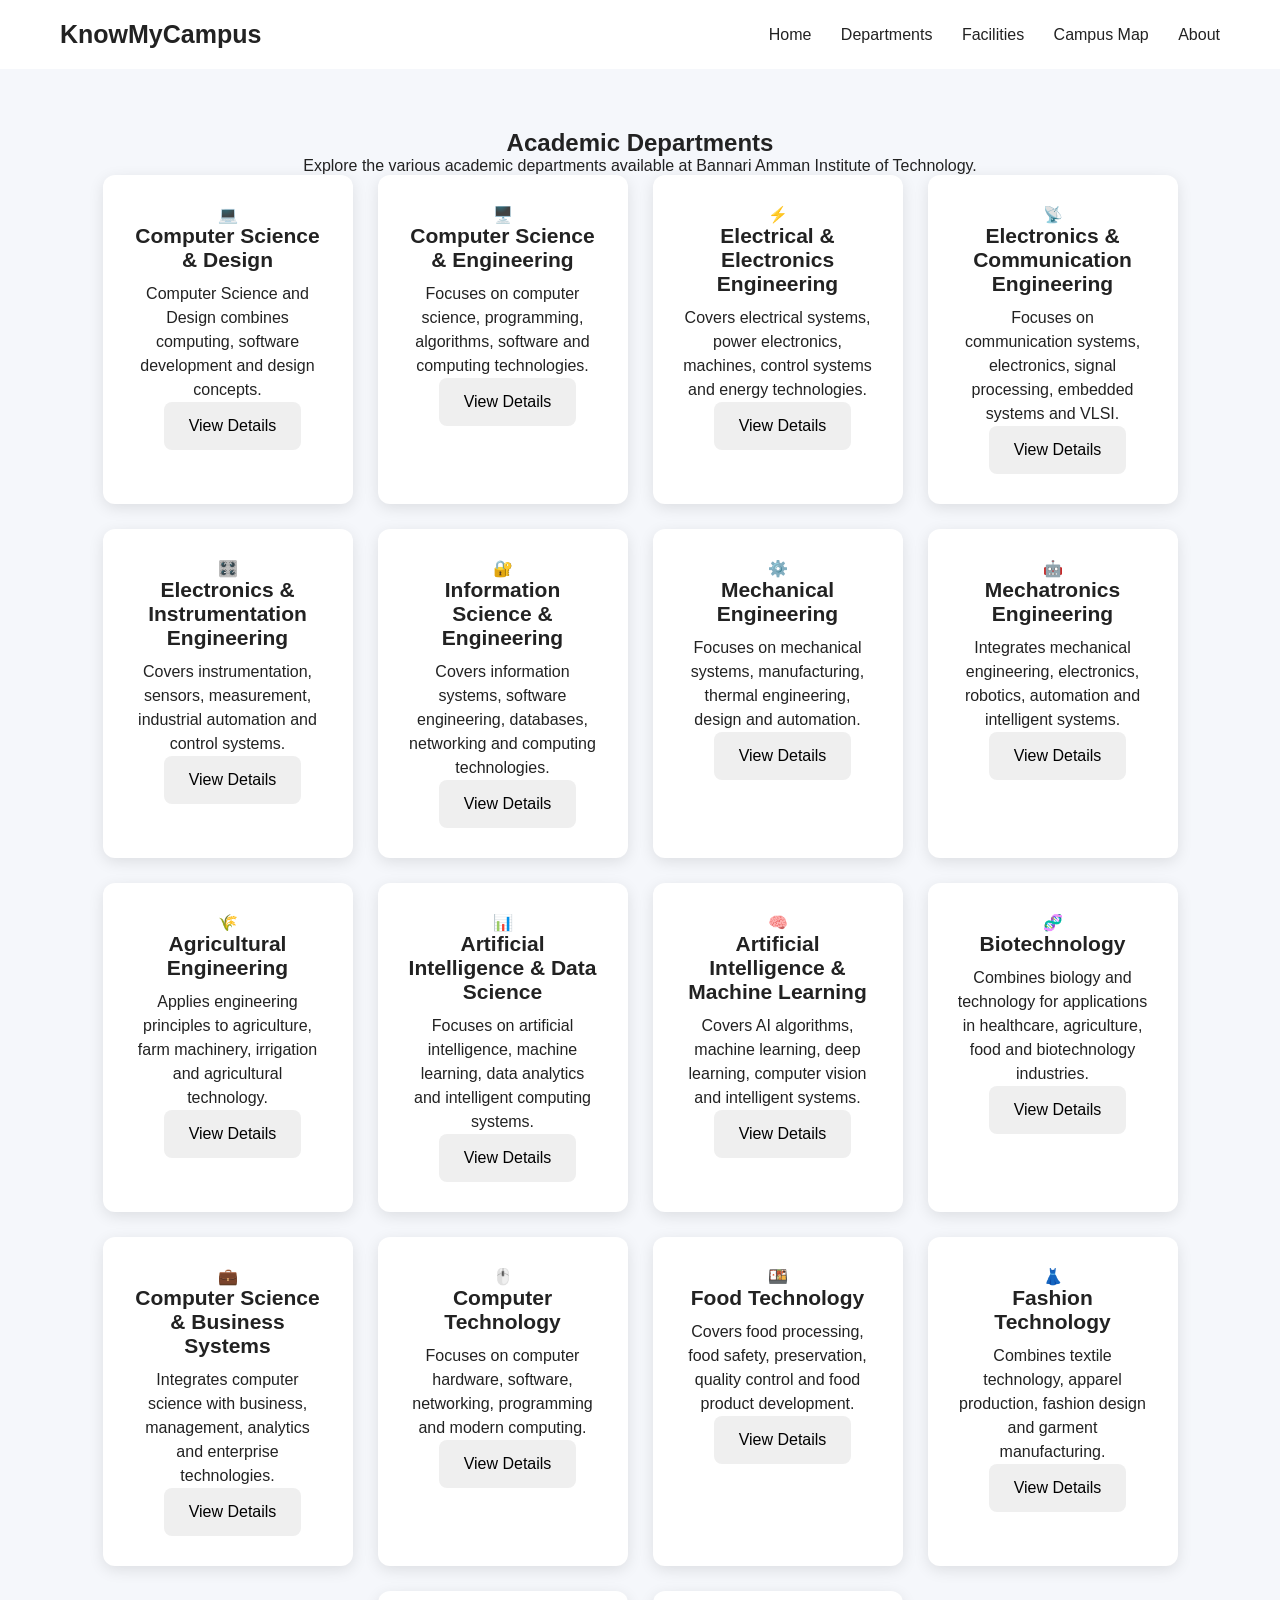
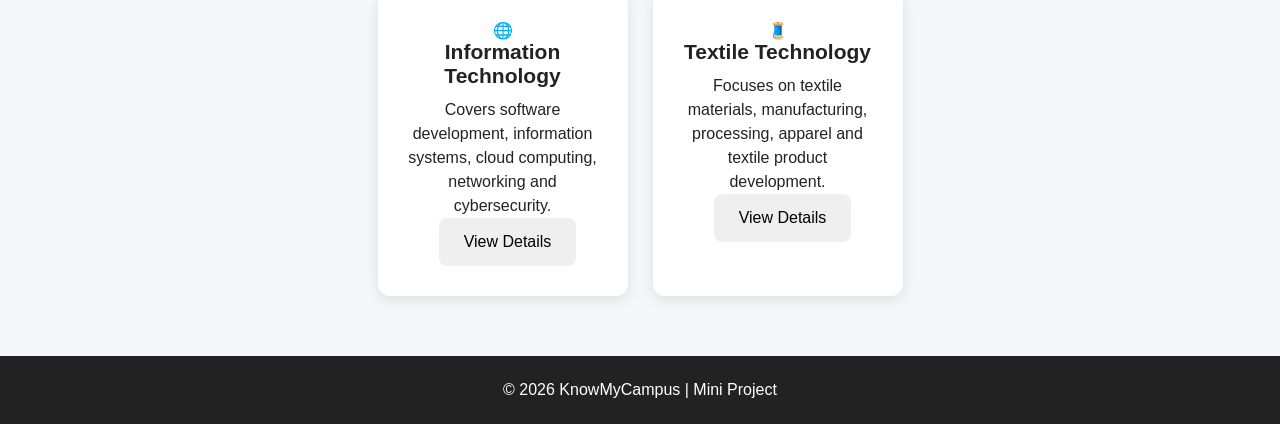
==== departments.html @ 2da8f261 "Add files via upload" ====
<!DOCTYPE html>
<html lang="en">

<head>
    <meta charset="UTF-8">
    <meta name="viewport" content="width=device-width, initial-scale=1.0">

    <title>Departments | KnowMyCampus</title>

    <link rel="stylesheet" href="style.css">
</head>

<body>

<!-- ================= NAVIGATION ================= -->

<nav>

    <h2>KnowMyCampus</h2>

    <div>
        <a href="index.html">Home</a>
        <a href="departments.html">Departments</a>
        <a href="facilities.html">Facilities</a>
        <a href="campus-map.html">Campus Map</a>
        <a href="about.html">About</a>
    </div>

</nav>


<!-- ================= DEPARTMENTS ================= -->

<section class="features">

    <h1>Academic Departments</h1>

    <p>
        Explore the various academic departments available
        at Bannari Amman Institute of Technology.
    </p>


    <div class="cards">


        <!-- 1 -->

        <div class="card">

            <div class="icon">💻</div>

            <h2>Computer Science & Design</h2>

            <p>
                Computer Science and Design combines
                computing, software development and design
                concepts.
            </p>

            <button onclick="showDepartment('Computer Science & Design')">
                View Details
            </button>

        </div>


        <!-- 2 -->

        <div class="card">

            <div class="icon">🖥️</div>

            <h2>Computer Science & Engineering</h2>

            <p>
                Focuses on computer science, programming,
                algorithms, software and computing technologies.
            </p>

            <button onclick="showDepartment('Computer Science & Engineering')">
                View Details
            </button>

        </div>


        <!-- 3 -->

        <div class="card">

            <div class="icon">⚡</div>

            <h2>Electrical & Electronics Engineering</h2>

            <p>
                Covers electrical systems, power electronics,
                machines, control systems and energy technologies.
            </p>

            <button onclick="showDepartment('Electrical & Electronics Engineering')">
                View Details
            </button>

        </div>


        <!-- 4 -->

        <div class="card">

            <div class="icon">📡</div>

            <h2>Electronics & Communication Engineering</h2>

            <p>
                Focuses on communication systems, electronics,
                signal processing, embedded systems and VLSI.
            </p>

            <button onclick="showDepartment('Electronics & Communication Engineering')">
                View Details
            </button>

        </div>


        <!-- 5 -->

        <div class="card">

            <div class="icon">🎛️</div>

            <h2>Electronics & Instrumentation Engineering</h2>

            <p>
                Covers instrumentation, sensors, measurement,
                industrial automation and control systems.
            </p>

            <button onclick="showDepartment('Electronics & Instrumentation Engineering')">
                View Details
            </button>

        </div>


        <!-- 6 -->

        <div class="card">

            <div class="icon">🔐</div>

            <h2>Information Science & Engineering</h2>

            <p>
                Covers information systems, software engineering,
                databases, networking and computing technologies.
            </p>

            <button onclick="showDepartment('Information Science & Engineering')">
                View Details
            </button>

        </div>


        <!-- 7 -->

        <div class="card">

            <div class="icon">⚙️</div>

            <h2>Mechanical Engineering</h2>

            <p>
                Focuses on mechanical systems, manufacturing,
                thermal engineering, design and automation.
            </p>

            <button onclick="showDepartment('Mechanical Engineering')">
                View Details
            </button>

        </div>


        <!-- 8 -->

        <div class="card">

            <div class="icon">🤖</div>

            <h2>Mechatronics Engineering</h2>

            <p>
                Integrates mechanical engineering, electronics,
                robotics, automation and intelligent systems.
            </p>

            <button onclick="showDepartment('Mechatronics Engineering')">
                View Details
            </button>

        </div>


        <!-- 9 -->

        <div class="card">

            <div class="icon">🌾</div>

            <h2>Agricultural Engineering</h2>

            <p>
                Applies engineering principles to agriculture,
                farm machinery, irrigation and agricultural technology.
            </p>

            <button onclick="showDepartment('Agricultural Engineering')">
                View Details
            </button>

        </div>


        <!-- 10 -->

        <div class="card">

            <div class="icon">📊</div>

            <h2>Artificial Intelligence & Data Science</h2>

            <p>
                Focuses on artificial intelligence, machine learning,
                data analytics and intelligent computing systems.
            </p>

            <button onclick="showDepartment('Artificial Intelligence & Data Science')">
                View Details
            </button>

        </div>


        <!-- 11 -->

        <div class="card">

            <div class="icon">🧠</div>

            <h2>Artificial Intelligence & Machine Learning</h2>

            <p>
                Covers AI algorithms, machine learning,
                deep learning, computer vision and intelligent systems.
            </p>

            <button onclick="showDepartment('Artificial Intelligence & Machine Learning')">
                View Details
            </button>

        </div>


        <!-- 12 -->

        <div class="card">

            <div class="icon">🧬</div>

            <h2>Biotechnology</h2>

            <p>
                Combines biology and technology for applications
                in healthcare, agriculture, food and biotechnology industries.
            </p>

            <button onclick="showDepartment('Biotechnology')">
                View Details
            </button>

        </div>


        <!-- 13 -->

        <div class="card">

            <div class="icon">💼</div>

            <h2>Computer Science & Business Systems</h2>

            <p>
                Integrates computer science with business,
                management, analytics and enterprise technologies.
            </p>

            <button onclick="showDepartment('Computer Science & Business Systems')">
                View Details
            </button>

        </div>


        <!-- 14 -->

        <div class="card">

            <div class="icon">🖱️</div>

            <h2>Computer Technology</h2>

            <p>
                Focuses on computer hardware, software,
                networking, programming and modern computing.
            </p>

            <button onclick="showDepartment('Computer Technology')">
                View Details
            </button>

        </div>


        <!-- 15 -->

        <div class="card">

            <div class="icon">🍱</div>

            <h2>Food Technology</h2>

            <p>
                Covers food processing, food safety, preservation,
                quality control and food product development.
            </p>

            <button onclick="showDepartment('Food Technology')">
                View Details
            </button>

        </div>


        <!-- 16 -->

        <div class="card">

            <div class="icon">👗</div>

            <h2>Fashion Technology</h2>

            <p>
                Combines textile technology, apparel production,
                fashion design and garment manufacturing.
            </p>

            <button onclick="showDepartment('Fashion Technology')">
                View Details
            </button>

        </div>


        <!-- 17 -->

        <div class="card">

            <div class="icon">🌐</div>

            <h2>Information Technology</h2>

            <p>
                Covers software development, information systems,
                cloud computing, networking and cybersecurity.
            </p>

            <button onclick="showDepartment('Information Technology')">
                View Details
            </button>

        </div>


        <!-- 18 -->

        <div class="card">

            <div class="icon">🧵</div>

            <h2>Textile Technology</h2>

            <p>
                Focuses on textile materials, manufacturing,
                processing, apparel and textile product development.
            </p>

            <button onclick="showDepartment('Textile Technology')">
                View Details
            </button>

        </div>


    </div>

</section>


<!-- ================= FOOTER ================= -->

<footer>

    <p>
        © 2026 KnowMyCampus | Mini Project
    </p>

</footer>


<script src="script.js"></script>

</body>

</html>
---- style.css ----
* {
    margin: 0;
    padding: 0;
    box-sizing: border-box;
}

body {
    font-family: Arial, sans-serif;
    background: #f5f7fb;
    color: #222;
}

/* Navigation */

nav {
    display: flex;
    justify-content: space-between;
    align-items: center;
    padding: 20px 60px;
    background: white;
}

nav h2 {
    font-size: 25px;
}

nav a {
    text-decoration: none;
    margin-left: 25px;
    color: #222;
}

/* Hero Section */

.hero {
    text-align: center;
    padding: 100px 20px;
    background: #eaf2ff;
}

.hero h1 {
    font-size: 45px;
    margin-bottom: 20px;
}

.hero p {
    font-size: 18px;
    margin-bottom: 30px;
}

#searchBox {
    width: 400px;
    padding: 15px;
    border: 1px solid #ccc;
    border-radius: 8px;
    font-size: 16px;
}

button {
    padding: 15px 25px;
    margin-left: 10px;
    border: none;
    border-radius: 8px;
    cursor: pointer;
    font-size: 16px;
}

/* Features */

.features {
    padding: 60px;
    text-align: center;
}

.features h2 {
    font-size: 32px;
    margin-bottom: 40px;
}

.cards {
    display: flex;
    justify-content: center;
    gap: 25px;
    flex-wrap: wrap;
}

.card {
    background: white;
    width: 250px;
    padding: 30px;
    border-radius: 12px;
    box-shadow: 0 4px 15px rgba(0,0,0,0.1);
}

.card h3 {
    margin-bottom: 15px;
}

.card p {
    line-height: 1.5;
}

/* Footer */

footer {
    text-align: center;
    padding: 25px;
    background: #222;
    color: white;
}
/* ================= FACILITIES HEADER ================= */

.facility-header {

    text-align: center;

    padding: 70px 20px;

    background: #eaf2ff;

}

.facility-header h1 {

    font-size: 45px;

    margin-bottom: 15px;

}

.facility-header p {

    font-size: 18px;

    color: #555;

    max-width: 700px;

    margin: auto;

}


/* ================= FACILITY CARDS ================= */

.card {

    transition: 0.3s;

}

.card:hover {

    transform: translateY(-8px);

    box-shadow: 0 10px 25px rgba(0,0,0,0.15);

}

.card h2 {

    font-size: 21px;

    margin-bottom: 10px;

}

.card button {

    cursor: pointer;

}
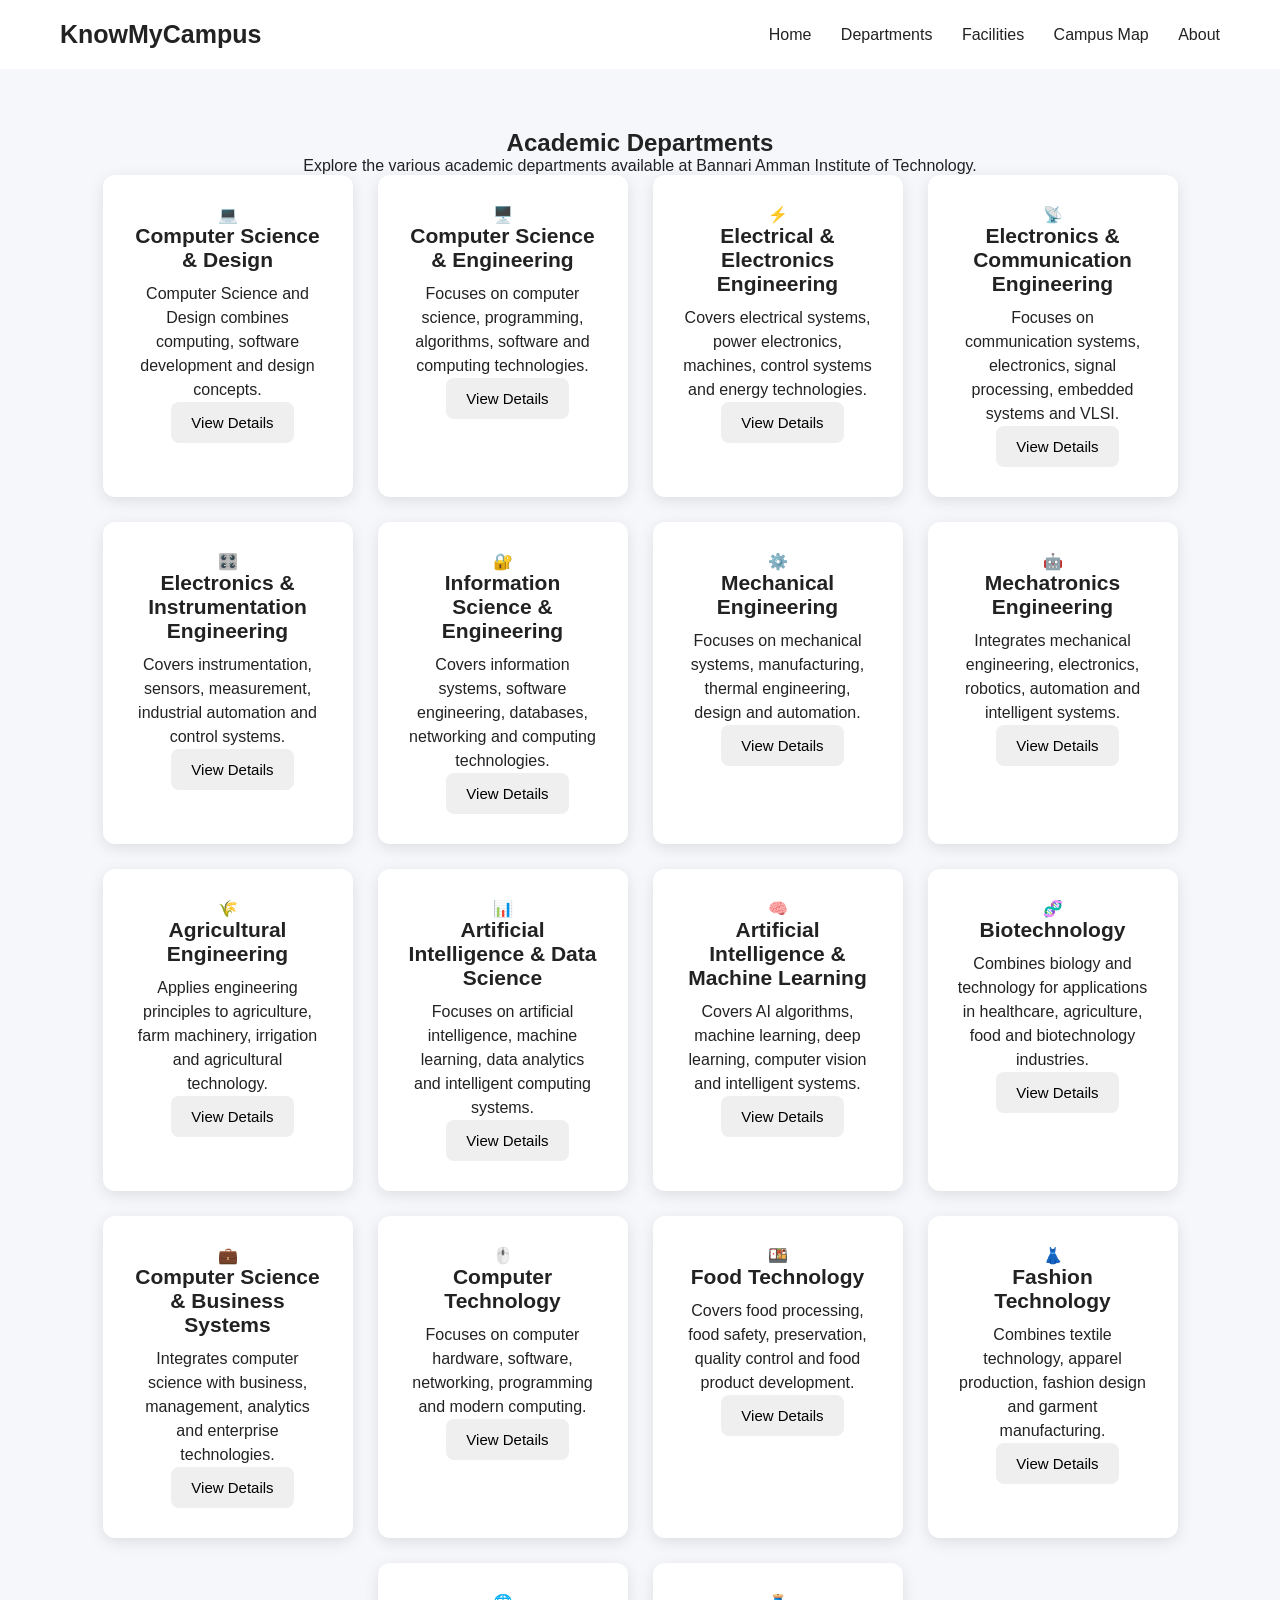
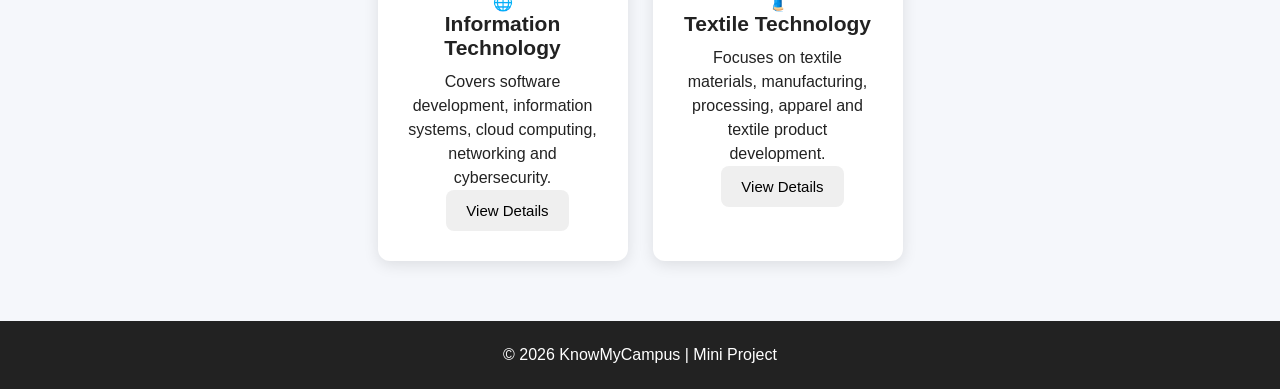
==== commit de951768: "Update departments.html" ====
--- a/departments.html
+++ b/departments.html
@@ -8,10 +8,115 @@
     <title>Departments | KnowMyCampus</title>
 
     <link rel="stylesheet" href="style.css">
+
+    <style>
+
+        /* ================= DEPARTMENT DETAILS POPUP ================= */
+
+        .modal {
+            display: none;
+            position: fixed;
+            z-index: 1000;
+            left: 0;
+            top: 0;
+            width: 100%;
+            height: 100%;
+            background: rgba(0, 0, 0, 0.6);
+            justify-content: center;
+            align-items: center;
+            padding: 20px;
+            box-sizing: border-box;
+        }
+
+        .modal-content {
+            background: white;
+            width: 90%;
+            max-width: 750px;
+            max-height: 85vh;
+            overflow-y: auto;
+            border-radius: 15px;
+            padding: 30px;
+            position: relative;
+            box-shadow: 0 10px 30px rgba(0, 0, 0, 0.3);
+            animation: popup 0.3s ease;
+        }
+
+        @keyframes popup {
+            from {
+                transform: scale(0.8);
+                opacity: 0;
+            }
+
+            to {
+                transform: scale(1);
+                opacity: 1;
+            }
+        }
+
+        .close-btn {
+            position: absolute;
+            right: 20px;
+            top: 15px;
+            font-size: 30px;
+            font-weight: bold;
+            cursor: pointer;
+            color: #555;
+        }
+
+        .close-btn:hover {
+            color: red;
+        }
+
+        .modal-icon {
+            font-size: 50px;
+            text-align: center;
+            margin-bottom: 10px;
+        }
+
+        .modal-content h2 {
+            text-align: center;
+            margin-bottom: 20px;
+            color: #1f2937;
+        }
+
+        .modal-content h3 {
+            color: #1f2937;
+            margin-top: 20px;
+        }
+
+        .modal-content p {
+            line-height: 1.7;
+            color: #444;
+        }
+
+        .modal-content ul {
+            line-height: 1.8;
+            color: #444;
+        }
+
+        .detail-box {
+            background: #f1f5ff;
+            padding: 15px;
+            border-radius: 10px;
+            margin-top: 15px;
+        }
+
+        .card button {
+            cursor: pointer;
+            border: none;
+            padding: 12px 20px;
+            border-radius: 8px;
+            font-size: 15px;
+        }
+
+    </style>
+
 </head>
 
+
 <body>
 
+
 <!-- ================= NAVIGATION ================= -->
 
 <nav>
@@ -19,14 +124,21 @@
     <h2>KnowMyCampus</h2>
 
     <div>
+
         <a href="index.html">Home</a>
+
         <a href="departments.html">Departments</a>
+
         <a href="facilities.html">Facilities</a>
+
         <a href="campus-map.html">Campus Map</a>
+
         <a href="about.html">About</a>
+
     </div>
 
 </nav>
+
 
 
 <!-- ================= DEPARTMENTS ================= -->
@@ -44,7 +156,7 @@
     <div class="cards">
 
 
-        <!-- 1 -->
+        <!-- 1. CSD -->
 
         <div class="card">
 
@@ -53,9 +165,8 @@
             <h2>Computer Science & Design</h2>
 
             <p>
-                Computer Science and Design combines
-                computing, software development and design
-                concepts.
+                Computer Science and Design combines computing,
+                software development and design concepts.
             </p>
 
             <button onclick="showDepartment('Computer Science & Design')">
@@ -65,7 +176,8 @@
         </div>
 
 
-        <!-- 2 -->
+
+        <!-- 2. CSE -->
 
         <div class="card">
 
@@ -85,7 +197,8 @@
         </div>
 
 
-        <!-- 3 -->
+
+        <!-- 3. EEE -->
 
         <div class="card">
 
@@ -105,7 +218,8 @@
         </div>
 
 
-        <!-- 4 -->
+
+        <!-- 4. ECE -->
 
         <div class="card">
 
@@ -125,7 +239,8 @@
         </div>
 
 
-        <!-- 5 -->
+
+        <!-- 5. EIE -->
 
         <div class="card">
 
@@ -145,7 +260,8 @@
         </div>
 
 
-        <!-- 6 -->
+
+        <!-- 6. ISE -->
 
         <div class="card">
 
@@ -165,7 +281,8 @@
         </div>
 
 
-        <!-- 7 -->
+
+        <!-- 7. Mechanical -->
 
         <div class="card">
 
@@ -185,7 +302,8 @@
         </div>
 
 
-        <!-- 8 -->
+
+        <!-- 8. Mechatronics -->
 
         <div class="card">
 
@@ -205,7 +323,8 @@
         </div>
 
 
-        <!-- 9 -->
+
+        <!-- 9. Agricultural -->
 
         <div class="card">
 
@@ -225,7 +344,8 @@
         </div>
 
 
-        <!-- 10 -->
+
+        <!-- 10. AI & DS -->
 
         <div class="card">
 
@@ -245,7 +365,8 @@
         </div>
 
 
-        <!-- 11 -->
+
+        <!-- 11. AI & ML -->
 
         <div class="card">
 
@@ -265,7 +386,8 @@
         </div>
 
 
-        <!-- 12 -->
+
+        <!-- 12. Biotechnology -->
 
         <div class="card">
 
@@ -285,7 +407,8 @@
         </div>
 
 
-        <!-- 13 -->
+
+        <!-- 13. CSBS -->
 
         <div class="card">
 
@@ -305,7 +428,8 @@
         </div>
 
 
-        <!-- 14 -->
+
+        <!-- 14. Computer Technology -->
 
         <div class="card">
 
@@ -325,7 +449,8 @@
         </div>
 
 
-        <!-- 15 -->
+
+        <!-- 15. Food Technology -->
 
         <div class="card">
 
@@ -345,7 +470,8 @@
         </div>
 
 
-        <!-- 16 -->
+
+        <!-- 16. Fashion Technology -->
 
         <div class="card">
 
@@ -365,7 +491,8 @@
         </div>
 
 
-        <!-- 17 -->
+
+        <!-- 17. Information Technology -->
 
         <div class="card">
 
@@ -385,7 +512,8 @@
         </div>
 
 
-        <!-- 18 -->
+
+        <!-- 18. Textile Technology -->
 
         <div class="card">
 
@@ -408,6 +536,64 @@
     </div>
 
 </section>
+
+
+
+<!-- ================================================= -->
+<!--              DEPARTMENT DETAILS POPUP             -->
+<!-- ================================================= -->
+
+<div id="departmentModal" class="modal">
+
+    <div class="modal-content">
+
+        <span class="close-btn" onclick="closeDepartment()">
+            &times;
+        </span>
+
+        <div id="departmentIcon" class="modal-icon">
+            🎓
+        </div>
+
+        <h2 id="departmentTitle">
+            Department Name
+        </h2>
+
+        <div class="detail-box">
+
+            <h3>📖 About the Department</h3>
+
+            <p id="departmentDescription">
+                Department information will appear here.
+            </p>
+
+        </div>
+
+
+        <div class="detail-box">
+
+            <h3>📚 Major Areas</h3>
+
+            <ul id="departmentAreas">
+            </ul>
+
+        </div>
+
+
+        <div class="detail-box">
+
+            <h3>💼 Career Opportunities</h3>
+
+            <p id="departmentCareer">
+                Career information will appear here.
+            </p>
+
+        </div>
+
+    </div>
+
+</div>
+
 
 
 <!-- ================= FOOTER ================= -->
@@ -421,8 +607,491 @@
 </footer>
 
 
-<script src="script.js"></script>
+
+<!-- ================= DEPARTMENT JAVASCRIPT ================= -->
+
+<script>
+
+const departmentData = {
+
+    "Computer Science & Design": {
+
+        icon: "💻",
+
+        description:
+        "Computer Science & Design combines computer science principles with design concepts. Students learn programming, software development, computing and user-oriented design.",
+
+        areas: [
+            "Programming and Software Development",
+            "Computer Science Fundamentals",
+            "UI and UX Design",
+            "Web and Application Development",
+            "Database Systems"
+        ],
+
+        career:
+        "Career opportunities include software development, web development, UI/UX design, application development and technology-related roles."
+    },
+
+
+    "Computer Science & Engineering": {
+
+        icon: "🖥️",
+
+        description:
+        "Computer Science & Engineering focuses on the design and development of computer software and computing systems.",
+
+        areas: [
+            "Programming",
+            "Data Structures and Algorithms",
+            "Database Management",
+            "Computer Networks",
+            "Operating Systems",
+            "Artificial Intelligence"
+        ],
+
+        career:
+        "Career opportunities include software engineer, application developer, system engineer, web developer and technology professional."
+    },
+
+
+    "Electrical & Electronics Engineering": {
+
+        icon: "⚡",
+
+        description:
+        "Electrical & Electronics Engineering deals with electrical systems, electronic devices, power systems, machines and control technologies.",
+
+        areas: [
+            "Electrical Machines",
+            "Power Electronics",
+            "Power Systems",
+            "Control Systems",
+            "Electrical Circuits",
+            "Renewable Energy"
+        ],
+
+        career:
+        "Career opportunities include electrical engineer, power systems engineer, control engineer, maintenance engineer and automation-related roles."
+    },
+
+
+    "Electronics & Communication Engineering": {
+
+        icon: "📡",
+
+        description:
+        "Electronics & Communication Engineering focuses on electronic systems, communication technologies, signal processing, embedded systems and semiconductor technologies.",
+
+        areas: [
+            "Digital Electronics",
+            "Analog Electronics",
+            "Communication Systems",
+            "Signal Processing",
+            "Embedded Systems",
+            "VLSI Design"
+        ],
+
+        career:
+        "Career opportunities include embedded systems engineer, VLSI engineer, electronics engineer, communication engineer and software-related roles."
+    },
+
+
+    "Electronics & Instrumentation Engineering": {
+
+        icon: "🎛️",
+
+        description:
+        "Electronics & Instrumentation Engineering focuses on measurement, sensors, instrumentation, automation and control systems.",
+
+        areas: [
+            "Sensors and Transducers",
+            "Industrial Instrumentation",
+            "Process Control",
+            "Measurement Systems",
+            "Automation",
+            "Control Engineering"
+        ],
+
+        career:
+        "Career opportunities include instrumentation engineer, automation engineer, control engineer and industrial systems engineer."
+    },
+
+
+    "Information Science & Engineering": {
+
+        icon: "🔐",
+
+        description:
+        "Information Science & Engineering focuses on information systems, computing technologies, software development, databases and networking.",
+
+        areas: [
+            "Information Systems",
+            "Database Management",
+            "Software Engineering",
+            "Computer Networks",
+            "Programming",
+            "Cybersecurity"
+        ],
+
+        career:
+        "Career opportunities include software developer, database professional, network engineer, system administrator and information technology roles."
+    },
+
+
+    "Mechanical Engineering": {
+
+        icon: "⚙️",
+
+        description:
+        "Mechanical Engineering deals with the design, analysis, manufacturing and operation of mechanical systems.",
+
+        areas: [
+            "Machine Design",
+            "Manufacturing",
+            "Thermal Engineering",
+            "Fluid Mechanics",
+            "CAD and Engineering Design",
+            "Automation"
+        ],
+
+        career:
+        "Career opportunities include mechanical engineer, design engineer, manufacturing engineer, production engineer and maintenance engineer."
+    },
+
+
+    "Mechatronics Engineering": {
+
+        icon: "🤖",
+
+        description:
+        "Mechatronics Engineering integrates mechanical engineering, electronics, control systems, robotics and automation.",
+
+        areas: [
+            "Robotics",
+            "Automation",
+            "Control Systems",
+            "Embedded Systems",
+            "Mechanical Design",
+            "Sensors and Actuators"
+        ],
+
+        career:
+        "Career opportunities include robotics engineer, automation engineer, control engineer, embedded engineer and mechatronics engineer."
+    },
+
+
+    "Agricultural Engineering": {
+
+        icon: "🌾",
+
+        description:
+        "Agricultural Engineering applies engineering principles to agricultural production, farm machinery, irrigation and agricultural technology.",
+
+        areas: [
+            "Farm Machinery",
+            "Irrigation Engineering",
+            "Agricultural Processing",
+            "Soil and Water Management",
+            "Agricultural Technology",
+            "Renewable Energy in Agriculture"
+        ],
+
+        career:
+        "Career opportunities include agricultural engineer, farm technology professional, irrigation engineer and agricultural equipment-related roles."
+    },
+
+
+    "Artificial Intelligence & Data Science": {
+
+        icon: "📊",
+
+        description:
+        "Artificial Intelligence & Data Science focuses on extracting useful information from data and developing intelligent computing systems.",
+
+        areas: [
+            "Artificial Intelligence",
+            "Machine Learning",
+            "Data Analytics",
+            "Data Visualization",
+            "Deep Learning",
+            "Big Data"
+        ],
+
+        career:
+        "Career opportunities include data analyst, data scientist, machine learning engineer, AI engineer and data technology professional."
+    },
+
+
+    "Artificial Intelligence & Machine Learning": {
+
+        icon: "🧠",
+
+        description:
+        "Artificial Intelligence & Machine Learning focuses on developing computational systems that can learn from data and perform intelligent tasks.",
+
+        areas: [
+            "Machine Learning",
+            "Deep Learning",
+            "Artificial Intelligence",
+            "Computer Vision",
+            "Natural Language Processing",
+            "Intelligent Systems"
+        ],
+
+        career:
+        "Career opportunities include AI engineer, machine learning engineer, computer vision engineer, data professional and software developer."
+    },
+
+
+    "Biotechnology": {
+
+        icon: "🧬",
+
+        description:
+        "Biotechnology combines biological sciences with technology to develop applications in healthcare, agriculture, food and industrial processes.",
+
+        areas: [
+            "Molecular Biology",
+            "Genetics",
+            "Microbiology",
+            "Bioprocessing",
+            "Bioinformatics",
+            "Biotechnology Applications"
+        ],
+
+        career:
+        "Career opportunities include biotechnology professional, laboratory professional, research assistant, quality professional and bioinformatics-related roles."
+    },
+
+
+    "Computer Science & Business Systems": {
+
+        icon: "💼",
+
+        description:
+        "Computer Science & Business Systems combines computing knowledge with business and enterprise-oriented technologies.",
+
+        areas: [
+            "Programming",
+            "Database Systems",
+            "Business Analytics",
+            "Enterprise Systems",
+            "Management Concepts",
+            "Information Systems"
+        ],
+
+        career:
+        "Career opportunities include software developer, business analyst, technology consultant, system analyst and enterprise technology professional."
+    },
+
+
+    "Computer Technology": {
+
+        icon: "🖱️",
+
+        description:
+        "Computer Technology focuses on computer hardware, software, networking, programming and modern computing systems.",
+
+        areas: [
+            "Computer Hardware",
+            "Programming",
+            "Networking",
+            "Database Systems",
+            "Web Technologies",
+            "Computer Applications"
+        ],
+
+        career:
+        "Career opportunities include software developer, network professional, system administrator, technical support professional and application developer."
+    },
+
+
+    "Food Technology": {
+
+        icon: "🍱",
+
+        description:
+        "Food Technology focuses on food processing, preservation, quality, safety and the development of food products.",
+
+        areas: [
+            "Food Processing",
+            "Food Preservation",
+            "Food Safety",
+            "Quality Control",
+            "Food Packaging",
+            "Food Product Development"
+        ],
+
+        career:
+        "Career opportunities include food technologist, quality control professional, food processing professional and food product development roles."
+    },
+
+
+    "Fashion Technology": {
+
+        icon: "👗",
+
+        description:
+        "Fashion Technology combines textile knowledge, apparel production, garment manufacturing and fashion-related technologies.",
+
+        areas: [
+            "Apparel Production",
+            "Garment Manufacturing",
+            "Fashion Design",
+            "Textile Technology",
+            "Pattern Making",
+            "Production Management"
+        ],
+
+        career:
+        "Career opportunities include apparel technologist, garment production professional, fashion technology professional and textile industry roles."
+    },
+
+
+    "Information Technology": {
+
+        icon: "🌐",
+
+        description:
+        "Information Technology focuses on the development, management and application of computer-based information systems.",
+
+        areas: [
+            "Software Development",
+            "Cloud Computing",
+            "Networking",
+            "Cybersecurity",
+            "Database Systems",
+            "Web Technologies"
+        ],
+
+        career:
+        "Career opportunities include software developer, cloud professional, network engineer, cybersecurity professional and IT consultant."
+    },
+
+
+    "Textile Technology": {
+
+        icon: "🧵",
+
+        description:
+        "Textile Technology focuses on textile materials, manufacturing processes, textile processing and product development.",
+
+        areas: [
+            "Textile Materials",
+            "Spinning",
+            "Weaving",
+            "Knitting",
+            "Textile Processing",
+            "Textile Product Development"
+        ],
+
+        career:
+        "Career opportunities include textile technologist, production professional, quality control professional, textile processing professional and apparel industry roles."
+    }
+
+};
+
+
+
+/* ================= SHOW DEPARTMENT ================= */
+
+function showDepartment(departmentName) {
+
+    const department = departmentData[departmentName];
+
+    if (!department) {
+
+        alert("Department information is not available.");
+
+        return;
+
+    }
+
+
+    document.getElementById("departmentIcon").textContent =
+        department.icon;
+
+
+    document.getElementById("departmentTitle").textContent =
+        departmentName;
+
+
+    document.getElementById("departmentDescription").textContent =
+        department.description;
+
+
+    document.getElementById("departmentCareer").textContent =
+        department.career;
+
+
+    const areasList =
+        document.getElementById("departmentAreas");
+
+    areasList.innerHTML = "";
+
+
+    department.areas.forEach(function(area) {
+
+        const li = document.createElement("li");
+
+        li.textContent = area;
+
+        areasList.appendChild(li);
+
+    });
+
+
+    document.getElementById("departmentModal").style.display =
+        "flex";
+
+}
+
+
+
+/* ================= CLOSE POPUP ================= */
+
+function closeDepartment() {
+
+    document.getElementById("departmentModal").style.display =
+        "none";
+
+}
+
+
+
+/* ================= CLOSE WHEN CLICKING OUTSIDE ================= */
+
+window.onclick = function(event) {
+
+    const modal =
+        document.getElementById("departmentModal");
+
+    if (event.target === modal) {
+
+        modal.style.display = "none";
+
+    }
+
+};
+
+
+
+/* ================= ESC KEY CLOSE ================= */
+
+document.addEventListener("keydown", function(event) {
+
+    if (event.key === "Escape") {
+
+        closeDepartment();
+
+    }
+
+});
+
+</script>
+
 
 </body>
 
-</html>+</html>
